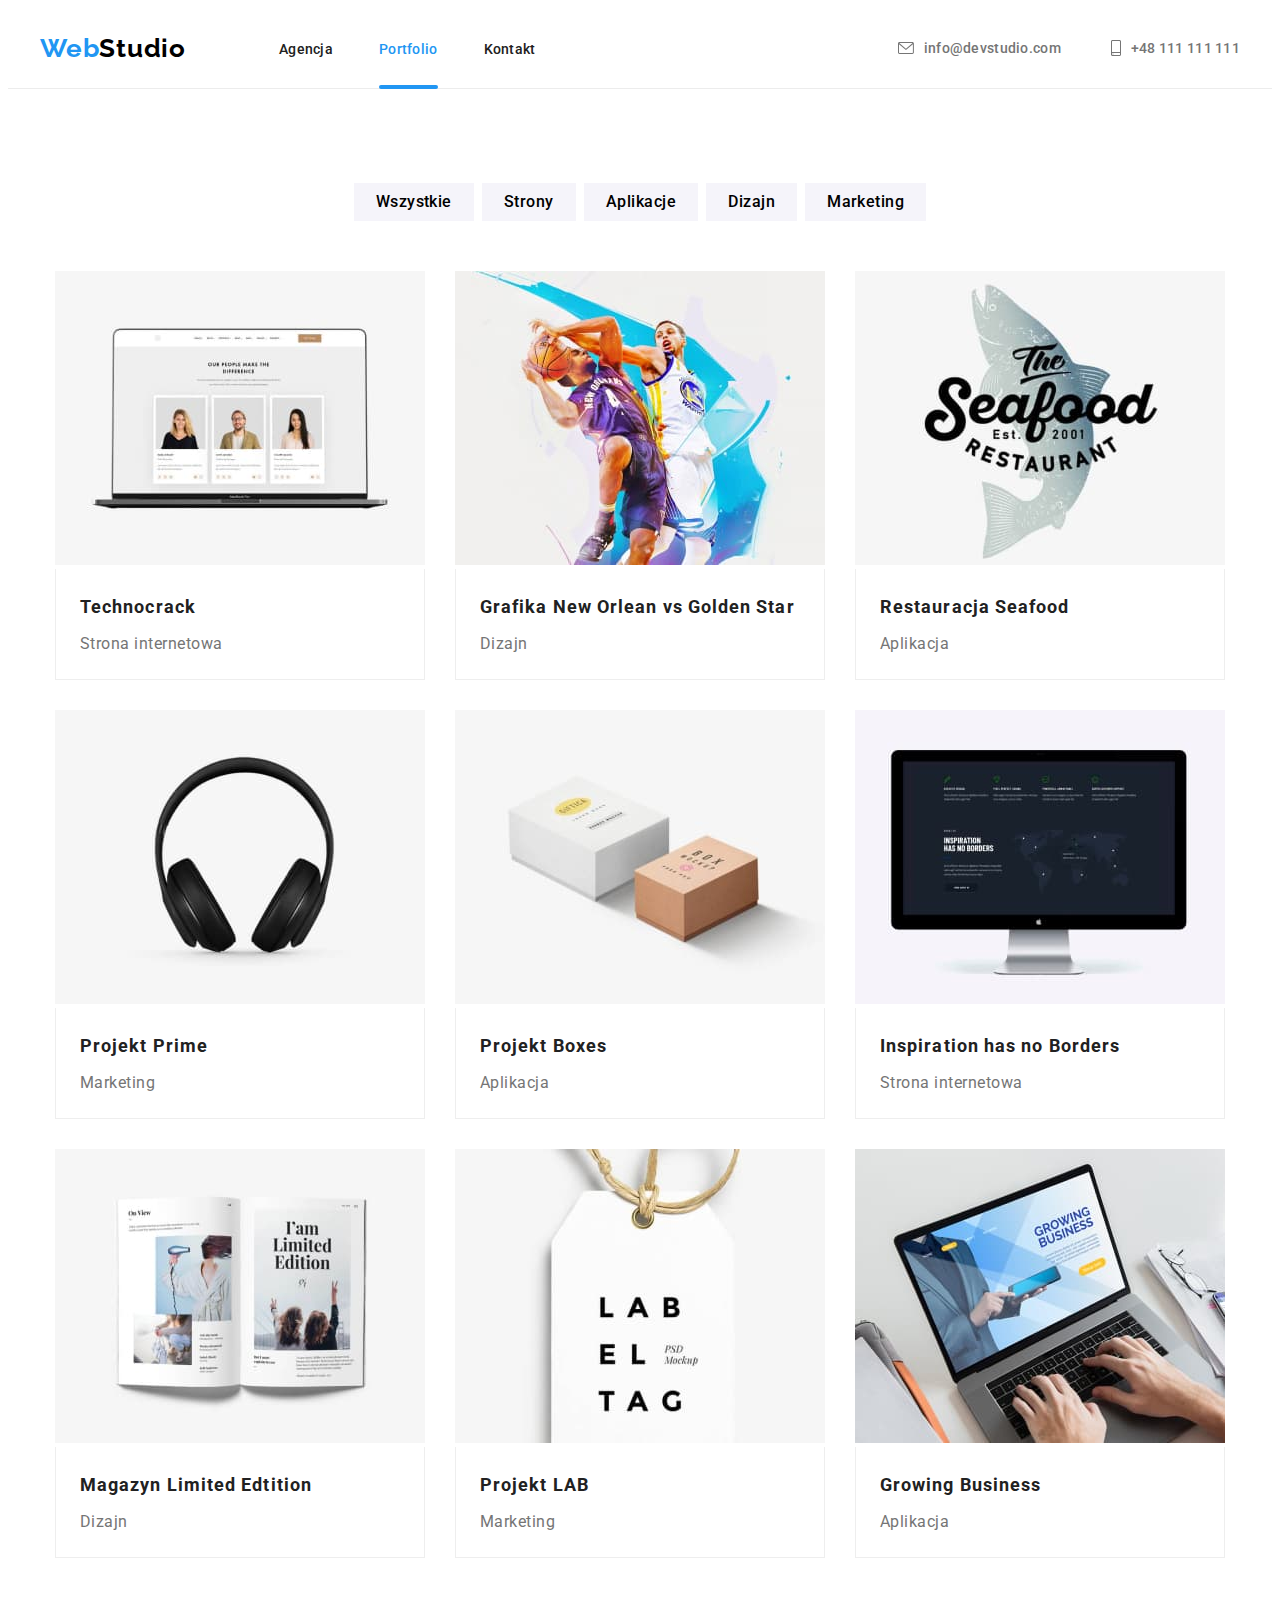
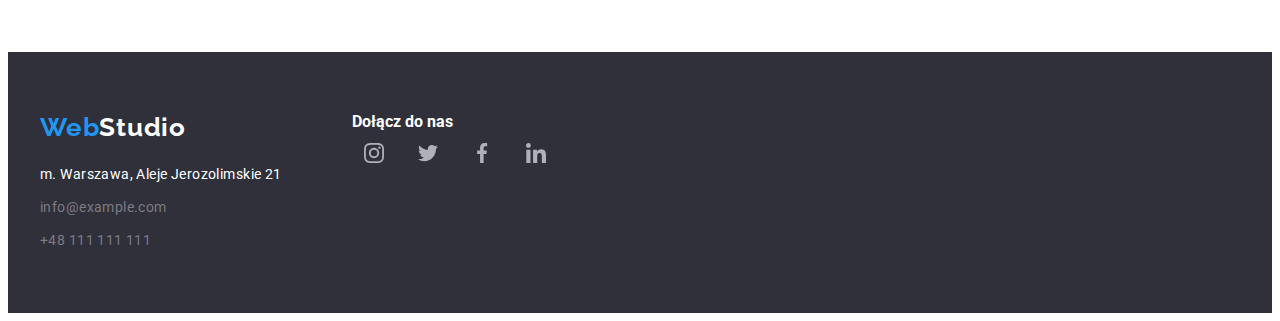
==== portfolio.html @ 836c7417 "feat:init" ====
<!DOCTYPE html>
<html lang="en">
  <head>
    <meta charset="UTF-8" />
    <meta http-equiv="X-UA-Compatible" content="IE=edge" />
    <meta name="viewport" content="width=device-width, initial-scale=1.0" />
    <link rel="preconnect" href="https://fonts.googleapis.com" />
    <link rel="preconnect" href="https://fonts.gstatic.com" crossorigin />
    <link
      href="https://fonts.googleapis.com/css2?family=Raleway:wght@700&family=Roboto:wght@400;500;700;900&display=swap"
      rel="stylesheet"
    />
    <link
      rel="stylesheet"
      href="https://cdnjs.cloudflare.com/ajax/libs/modern-normalize/1.1.0/modern-normalize.min.css"
      integrity="sha512-wpPYUAdjBVSE4KJnH1VR1HeZfpl1ub8YT/NKx4PuQ5NmX2tKuGu6U/JRp5y+Y8XG2tV+wKQpNHVUX03MfMFn9Q=="
      crossorigin="anonymous"
      referrerpolicy="no-referrer"
    />
    <link rel="stylesheet" href="css/styles.css" />
    <title>Portfolio</title>
  </head>
  <body>
    <header class="header-border">
      <div class="container">
        <div class="links">
          <div class="left-link">
            <a href="index.html" class="logo"><span class="logo-blue">Web</span>Studio</a>
            <nav>
              <ul class="list nav-list">
                <li><a href="index.html" class="nav-link">Agencja</a></li>
                <li class="active-container">
                  <a href="portfolio.html" class="nav-link is-active">Portfolio</a>
                </li>
                <li><a href="#" class="nav-link">Kontakt</a></li>
              </ul>
            </nav>
          </div>
          <div class="right-link">
            <ul class="list header-contact">
              <li>
                <a href="mailto:info@devstudio.com" class="nav-link">
                  <svg width="16" height="12" class="raster">
                    <use href="images/icons.svg#icon-envelope"></use></svg
                  >info@devstudio.com</a
                >
              </li>
              <li>
                <a href="tel:+48111111111" class="nav-link">
                  <svg width="10" height="16" class="raster">
                    <use href="images/icons.svg#icon-smartphone"></use></svg
                  >+48 111 111 111</a
                >
              </li>
            </ul>
          </div>
        </div>
      </div>
    </header>

    <main>
      <div class="container">
        <section class="section">
          <!-- przyciski -->
          <div class="portfolio-elements buttons">
            <ul class="list buttons-list">
              <li><button type="button" class="portfolio-button">Wszystkie</button></li>
              <li><button type="button" class="portfolio-button">Strony</button></li>
              <li><button type="button" class="portfolio-button">Aplikacje</button></li>
              <li><button type="button" class="portfolio-button">Dizajn</button></li>
              <li><button type="button" class="portfolio-button">Marketing</button></li>
            </ul>
          </div>

          <!-- elementy portfolio -->

          <ul class="list portfolio-list">
            <li class="portfolio-item">
              <figure>
                <div class="img-box">
                  <img
                    src="images/portfolio/technocrack.jpg"
                    alt="technocrack"
                    width="370"
                    height="294"
                  />
                  <p class="portfolio-description-text">
                    Technocrack jest popularną platformą wykorzystywaną do rozpowszechniania
                    koronawirusa. Firmy wykorzystują tę platformę do celów szpiegowskich i ataków na
                    niezabezpieczone serwery konkurencji
                  </p>
                </div>
                <figcaption>
                  <h3 class="portfolio-project">Technocrack</h3>
                  <span class="portfolio-description">Strona internetowa</span>
                </figcaption>
              </figure>
            </li>
            <li class="portfolio-item">
              <figure>
                <div class="img-box">
                  <img
                    src="images/portfolio/basketball.jpg"
                    alt="gra w koszykówkę"
                    width="370"
                    height="294"
                  />
                  <p class="portfolio-description-text">
                    Technocrack jest popularną platformą wykorzystywaną do rozpowszechniania
                    koronawirusa. Firmy wykorzystują tę platformę do celów szpiegowskich i ataków na
                    niezabezpieczone serwery konkurencji
                  </p>
                </div>
                <figcaption>
                  <h3 class="portfolio-project">Grafika New Orlean vs Golden Star</h3>
                  <span class="portfolio-description">Dizajn</span>
                </figcaption>
              </figure>
            </li>
            <li class="portfolio-item">
              <figure>
                <div class="img-box">
                  <img
                    src="images/portfolio/seafood.jpg"
                    alt="restauracja z owocami morza"
                    width="370"
                    height="294"
                  />
                  <p class="portfolio-description-text">
                    Technocrack jest popularną platformą wykorzystywaną do rozpowszechniania
                    koronawirusa. Firmy wykorzystują tę platformę do celów szpiegowskich i ataków na
                    niezabezpieczone serwery konkurencji
                  </p>
                </div>
                <figcaption>
                  <h3 class="portfolio-project">Restauracja Seafood</h3>
                  <span class="portfolio-description">Aplikacja</span>
                </figcaption>
              </figure>
            </li>
            <li class="portfolio-item">
              <figure>
                <div class="img-box">
                  <img
                    src="images/portfolio/headphones.jpg"
                    alt="słuchawki"
                    width="370"
                    height="294"
                  />
                  <p class="portfolio-description-text">
                    Technocrack jest popularną platformą wykorzystywaną do rozpowszechniania
                    koronawirusa. Firmy wykorzystują tę platformę do celów szpiegowskich i ataków na
                    niezabezpieczone serwery konkurencji
                  </p>
                </div>
                <figcaption>
                  <h3 class="portfolio-project">Projekt Prime</h3>
                  <span class="portfolio-description">Marketing</span>
                </figcaption>
              </figure>
            </li>
            <li class="portfolio-item">
              <figure>
                <div class="img-box">
                  <img src="images/portfolio/boxes.jpg" alt="pudełka" width="370" height="294" />
                  <p class="portfolio-description-text">
                    Technocrack jest popularną platformą wykorzystywaną do rozpowszechniania
                    koronawirusa. Firmy wykorzystują tę platformę do celów szpiegowskich i ataków na
                    niezabezpieczone serwery konkurencji
                  </p>
                </div>
                <figcaption>
                  <h3 class="portfolio-project">Projekt Boxes</h3>
                  <span class="portfolio-description">Aplikacja</span>
                </figcaption>
              </figure>
            </li>
            <li class="portfolio-item">
              <figure>
                <div class="img-box">
                  <img src="images/portfolio/monitor.jpg" alt="monitor" width="370" height="294" />
                  <p class="portfolio-description-text">
                    Technocrack jest popularną platformą wykorzystywaną do rozpowszechniania
                    koronawirusa. Firmy wykorzystują tę platformę do celów szpiegowskich i ataków na
                    niezabezpieczone serwery konkurencji
                  </p>
                </div>
                <figcaption>
                  <h3 class="portfolio-project">Inspiration has no Borders</h3>
                  <span class="portfolio-description">Strona internetowa</span>
                </figcaption>
              </figure>
            </li>
            <li class="portfolio-item">
              <figure>
                <div class="img-box">
                  <img src="images/portfolio/book.jpg" alt="książka" width="370" height="294" />
                  <p class="portfolio-description-text">
                    Technocrack jest popularną platformą wykorzystywaną do rozpowszechniania
                    koronawirusa. Firmy wykorzystują tę platformę do celów szpiegowskich i ataków na
                    niezabezpieczone serwery konkurencji
                  </p>
                </div>
                <figcaption>
                  <h3 class="portfolio-project">Magazyn Limited Edtition</h3>
                  <span class="portfolio-description">Dizajn</span>
                </figcaption>
              </figure>
            </li>
            <li class="portfolio-item">
              <figure>
                <div class="img-box">
                  <img src="images/portfolio/lab.jpg" alt="label tag" width="370" height="294" />
                  <p class="portfolio-description-text">
                    Technocrack jest popularną platformą wykorzystywaną do rozpowszechniania
                    koronawirusa. Firmy wykorzystują tę platformę do celów szpiegowskich i ataków na
                    niezabezpieczone serwery konkurencji
                  </p>
                </div>
                <figcaption>
                  <h3 class="portfolio-project">Projekt LAB</h3>
                  <span class="portfolio-description">Marketing</span>
                </figcaption>
              </figure>
            </li>
            <li class="portfolio-item">
              <figure>
                <div class="img-box">
                  <img src="images/portfolio/laptop.jpg" alt="laptop" width="370" height="294" />
                  <p class="portfolio-description-text">
                    Technocrack jest popularną platformą wykorzystywaną do rozpowszechniania
                    koronawirusa. Firmy wykorzystują tę platformę do celów szpiegowskich i ataków na
                    niezabezpieczone serwery konkurencji
                  </p>
                </div>
                <figcaption>
                  <h3 class="portfolio-project">Growing Business</h3>
                  <span class="portfolio-description">Aplikacja</span>
                </figcaption>
              </figure>
            </li>
          </ul>
        </section>
      </div>
    </main>

    <footer class="contact">
      <div class="container footer-elements">
        <div>
          <a href="index.html" class="logo logo-white"><span class="logo-blue">Web</span>Studio</a>
          <address class="address-info">
            m. Warszawa, Aleje Jerozolimskie 21<br />
            <a href="mailto:info@example.com" class="contact-page-link">info@example.com</a><br />
            <a href="tel:+48111111111" class="contact-page-link">+48 111 111 111</a>
          </address>
        </div>
        <div class="social-footer">
          <h4>Dołącz do nas</h4>
          <ul class="list social-networks-footer">
            <li>
              <a href="#" class="social-icon">
                <svg width="20" height="20">
                  <use href="images/icons.svg#icon-instagram"></use>
                </svg>
              </a>
            </li>
            <li>
              <a href="#" class="social-icon">
                <svg width="20" height="20">
                  <use href="images/icons.svg#icon-twitter"></use>
                </svg>
              </a>
            </li>
            <li>
              <a href="#" class="social-icon">
                <svg width="20" height="20">
                  <use href="images/icons.svg#icon-facebook"></use>
                </svg>
              </a>
            </li>
            <li>
              <a href="#" class="social-icon">
                <svg width="20" height="20">
                  <use href="images/icons.svg#icon-linkedin"></use>
                </svg>
              </a>
            </li>
          </ul>
        </div>
      </div>
    </footer>
  </body>
</html>
---- css/styles.css ----
:root {
  --blue-text: #2196f3;
  --blue-bg-opacity: #2196f3e6;
  --black-text: #000;
  --grey-text: #212121;
  --white: #fff;
  --dimmedWhiteDark: #ffffff1a;
  --light-grey: #757575;
  --dimmed-white: #ffffff60;
  --team-background-color: #f5f4fa;
  --darkGrey-background-color: #2f303a;
  --lightGrey-background-color: #e5e5e5;
  --headerBorder: #ececec;
  --greyBorderPortfolio: #eeeeee;
  --iconBorder: #afb1b8;
  --photoGradient: rgba(47, 48, 58, 0.4);
  --image-desc: rgba(47, 48, 58, 0.8);
  --modalBackground: rgba(0, 0, 0, 0.2);
  --modalButton: rgba(0, 0, 0, 0.1);
}

body {
  font-family: 'Roboto', sans-serif;
  color: var(--grey-text);
}

h1,
h2,
h3,
h4,
ul,
p {
  margin: 0;
  padding: 0;
}

.section {
  padding-top: 94px;
  padding-bottom: 94px;
}

.container {
  width: 1200px;
  padding: 0 15px;
  margin-left: auto;
  margin-right: auto;
}

.header-border {
  border-bottom: 1px solid var(--headerBorder);
}

.links {
  display: flex;
  align-items: center;
  justify-content: space-between;
  padding: 25px 0;
}

.left-link {
  display: flex;
  align-items: center;
}

.nav-list {
  display: flex;
  gap: 46px;
}

.header-contact {
  display: flex;
  gap: 50px;
}

/* LOGO */
.logo {
  font-family: Raleway;
  font-weight: 700;
  font-size: 26px;
  letter-spacing: 0.03em;
  line-height: 1.17;
  color: var(--black-text);
  text-decoration: none;

  /* hw03 */
  margin-right: 93px;
}

.logo-blue {
  color: var(--blue-text);
}

.logo-white {
  color: var(--white);
  margin-right: 0;
}

.nav-link {
  font-size: 14px;
  font-weight: 500;
  text-decoration: none;
  letter-spacing: 0.02em;
  line-height: 1.17;
  color: inherit;
  transition-property: color, fill;
  transition-duration: 250ms;
  transition-timing-function: cubic-bezier(0.4, 0, 0.2, 1);
}

.header-contact .nav-link {
  color: var(--light-grey);
}

.header-contact li:hover .raster,
.nav-link:hover,
.nav-link:focus,
.nav-link:focus .raster {
  color: var(--blue-text);
  fill: var(--blue-text);
}

/* TITLE */
.title-description {
  color: var(--white);
  text-align: center;
  background-color: var(--darkGrey-background-color);
  background-image: linear-gradient(to bottom, var(--photoGradient), var(--photoGradient)),
    url(../images/title_photo.jpg);
  background-repeat: no-repeat;
  background-position: center;
  background-size: 1600px;
}

.title-description > div {
  padding: 106px 0;
}

.title-text {
  text-transform: uppercase;
  font-weight: 900;
  font-size: 44px;
  line-height: 1.36;
  letter-spacing: 0.06em;

  /* hw-03 */
  width: 696px;
  margin-left: auto;
  margin-right: auto;
  margin-bottom: 30px;
}

.title-button {
  font-family: 'Roboto', sans-serif;
  font-size: 16px;
  font-weight: 700;
  line-height: 1.875;
  letter-spacing: 0.06em;
  color: var(--white);
  background-color: var(--blue-text);
  border-style: none;

  /* hw-03 */
  padding: 10px 41px;
  border-radius: 4px;
  box-shadow: 0px 4px 4px rgba(0, 0, 0, 0.15);
}

.title-button:hover {
  cursor: pointer;
}

/* ADVANTAGES */
.section-special {
  padding-top: 94px;
}

.advantages-main {
  display: flex;
  justify-content: center;
  gap: 30px;
}

.advantages-title {
  font-size: 14px;
  font-weight: 700;
  letter-spacing: 0.03em;
  line-height: 1.17;
  padding-bottom: 10px;
}

.advantages-desc {
  font-size: 14px;
  line-height: 1.71;
  letter-spacing: 0.03em;
  color: var(--light-grey);

  /* hw-03 */
  width: 270px;
}

/* WHAT WE DO */
.what-we-do-images-list {
  display: flex;
  justify-content: center;
  gap: 30px;
}

.what-we-do {
  text-align: center;
}

/* TITLE PAGE HEADERS */
.heading {
  font-size: 36px;
  letter-spacing: 0.03em;
  line-height: 1.17;

  /* hw-03 */
  margin-bottom: 50px;
}

/* TEAM */
.team-list {
  display: flex;
  justify-content: center;
  gap: 30px;
}

.team {
  text-align: center;
  background-color: var(--team-background-color);
}

.team-box {
  background-color: var(--white);
  box-shadow: 0px 1px 3px rgba(0, 0, 0, 0.12), 0px 1px 1px rgba(0, 0, 0, 0.14),
    0px 2px 1px rgba(0, 0, 0, 0.2);
  border-radius: 0px 0px 4px 4px;
  margin: 0px;
}

.team-employe {
  font-size: 16px;
  font-weight: 500;
  letter-spacing: 0.03em;
  line-height: 1.17;

  /* hw-03 */
  padding-top: 30px;
  padding-bottom: 10px;
}

.team-job {
  font-size: 16px;
  letter-spacing: 0.03em;
  line-height: 1.17;
  color: var(--light-grey);
}

/* PORTFOLIO */
.portfolio-elements {
  text-align: center;
}

/* PORTFOLIO BUTTONS */
.buttons {
  margin-bottom: 50px;
}

.buttons-list {
  display: flex;
  justify-content: center;
  gap: 8px;
}

.portfolio-button {
  font-family: 'Roboto', sans-serif;
  font-size: 16px;
  font-weight: 500;
  line-height: 1.625;
  letter-spacing: 0.03em;
  border-style: none;
  background-color: var(--team-background-color);

  /* hw-03 */
  padding: 6px 22px;
  transition-property: background-color, color, box-shadow;
  transition-duration: 250ms;
  transition-timing-function: cubic-bezier(0.4, 0, 0.2, 1);
}

.portfolio-button:hover,
.portfolio-button:focus {
  background-color: var(--blue-text);
  color: var(--white);
  cursor: pointer;
  box-shadow: 0px 3px 1px rgba(0, 0, 0, 0.1), 0px 1px 2px rgba(0, 0, 0, 0.08),
    0px 2px 2px rgba(0, 0, 0, 0.12);
  border-radius: 4px;
}

.portfolio-list {
  display: flex;
  flex-wrap: wrap;
  justify-content: center;
  gap: 30px;
}

.portfolio-item {
  transition-property: box-shadow;
  transition-duration: 250ms;
  transition-timing-function: cubic-bezier(0.4, 0, 0.2, 1);
}

.portfolio-item:hover {
  box-shadow: 0px 1px 1px rgba(0, 0, 0, 0.12), 0px 4px 4px rgba(0, 0, 0, 0.06),
    1px 4px 6px rgba(0, 0, 0, 0.16);
}

.portfolio-list figure {
  margin: 0px;
}

.portfolio-list figcaption {
  border: 1px var(--greyBorderPortfolio) solid;
  border-top: 0;
  padding: 20px 24px;
}

.portfolio-project {
  font-size: 18px;
  font-weight: 700;
  line-height: 2;
  letter-spacing: 0.06em;
  padding-bottom: 4px;
}

.portfolio-description {
  font-size: 16px;
  line-height: 1.875;
  letter-spacing: 0.03em;
  color: var(--light-grey);
}

/* OUR CUSTOMERS */
.customers {
  text-align: center;
}

/* FOOTER */
.contact .container {
  padding: 60px 0px;
}

.contact {
  color: var(--white);
  background-color: var(--darkGrey-background-color);
}

.contact-page-link {
  color: var(--dimmed-white);
  text-decoration: none;
  font-size: 14px;
  line-height: 1.71;
  letter-spacing: 0.03em;
  display: inline-block;
}

.contact-page-link:nth-child(2) {
  padding: 9px 0;
}

.address-info {
  font-style: normal;
  font-size: 14px;
  line-height: 1.71;
  letter-spacing: 0.03em;
  padding-top: 20px;
}

.contact-page-link:hover,
.contact-page-link:focus {
  text-decoration: underline;
}

/* lists without styles */
.list {
  list-style-type: none;
}

/* ICONS */
.header-contact a {
  display: flex;
  align-items: center;
  gap: 10px;
}

.raster {
  fill: var(--light-grey);
  transition-property: color, fill;
  transition-duration: 250ms;
  transition-timing-function: cubic-bezier(0.4, 0, 0.2, 1);
}

.adv-icon-background {
  background-color: var(--team-background-color);
  width: 270px;
  height: 120px;
  margin-bottom: 30px;
  border-radius: 4px;
  display: flex;
  align-items: center;
  justify-content: center;
}

.customers-logo {
  display: flex;
}

.customers-list {
  display: flex;
  justify-content: space-between;
}

.customer-icon-container {
  display: block;
  padding: 16px 32px;
  border: 1px solid var(--iconBorder);
  border-radius: 4px;
  transition-property: border-color, fill;
  transition-duration: 250ms;
  transition-timing-function: cubic-bezier(0.4, 0, 0.2, 1);
}

.customer-icon {
  fill: var(--iconBorder);
  transition-property: border-color, fill;
  transition-duration: 250ms;
  transition-timing-function: cubic-bezier(0.4, 0, 0.2, 1);
}

.customer-icon-container:hover,
.customer-icon-container:hover .customer-icon,
.customer-icon-container:focus,
.customer-icon-container:focus .customer-icon {
  border-color: var(--blue-text);
  fill: var(--blue-text);
}

.social-networks {
  display: flex;
  gap: 10px;
  padding: 16px 32px 30px;
}

.social-icon {
  display: block;
  padding: 12px;
  font-size: 0;
  border-radius: 50%;
  transition-property: background-color;
  transition-duration: 250ms;
  transition-timing-function: cubic-bezier(0.4, 0, 0.2, 1);
}

.social-icon svg {
  fill: var(--iconBorder);
  transition-property: fill;
  transition-duration: 250ms;
  transition-timing-function: cubic-bezier(0.4, 0, 0.2, 1);
}

.social-icon:hover,
.social-icon:focus {
  background-color: var(--blue-text);
  border-radius: 50%;
}

.social-icon:hover svg,
.social-icon:focus svg {
  fill: var(--white);
}

.social-networks-footer {
  display: flex;
  gap: 10px;
}

.footer-icon-color {
  fill: var(--white);
}

.footer-icon-background {
  background-color: var(--dimmedWhiteDark);
  border-radius: 50%;
}

.footer-elements {
  display: flex;
}

.social-footer {
  margin-left: 70px;
}

.social-footer-desc {
  padding-top: 12px;
  padding-bottom: 20px;
}

.is-active::after {
  content: '';
  display: inline-block;
  width: 100%;
  height: 4px;
  border-radius: 4px;
  position: absolute;
  top: 46px;
  left: 0;
  background-color: var(--blue-text);
}

.active-container {
  position: relative;
}

.is-active {
  color: #2196f3;
}

.our-jobs {
  position: relative;
  z-index: -1;
}

.job-desc {
  position: absolute;
  top: 224px;
  left: 0;
  width: 370px;
  height: 70px;
  padding: 27px;
  font-size: 14px;
  font-weight: 700;
  text-align: center;
  text-transform: uppercase;
  letter-spacing: 0.03em;
  color: var(--white);
  background-color: var(--image-desc);
}

.portfolio-description-text {
  position: absolute;
  padding: 49px 45px 50px 24px;
  font-size: 18px;
  line-height: 1.55;
  letter-spacing: 0.03em;
  color: var(--white);
  background-color: var(--blue-bg-opacity);
  transition: transform 250ms cubic-bezier(0.4, 0, 0.2, 1);
}

.portfolio-item:hover .portfolio-description-text {
  transform: translateY(-100%);
}

.img-box {
  position: relative;
  overflow: hidden;
}

/* MODAL */

.is-hidden {
  visibility: hidden;
  pointer-events: none;
  opacity: 0;
  transition: opacity, visibility, 500ms cubic-bezier(0.4, 0, 0.2, 1);
}

.modal {
  background-color: var(--modalBackground);
  position: fixed;
  top: 0;
  right: 0;
  bottom: 0;
  left: 0;
  display: flex;
  align-items: center;
  justify-content: center;
}

.modal-box {
  width: 528px;
  height: 581px;
  background-color: var(--white);
  position: relative;
  box-shadow: 0px 1px 3px rgba(0, 0, 0, 0.12), 0px 1px 1px rgba(0, 0, 0, 0.14),
    0px 2px 1px rgba(0, 0, 0, 0.2);
  border-radius: 4px;
  transition: transform 500ms cubic-bezier(0.4, 0, 0.2, 1);
}

.is-hidden .modal-box {
  transform: translateY(-50%) rotateX(90deg);
}

.modal-button {
  border: 1px solid var(--modalButton);
  border-radius: 50%;
  background-color: var(--white);
  position: absolute;
  top: 8px;
  right: 8px;
  width: 30px;
  height: 30px;
  margin: 0;
  padding: 0;
  transition: transform, 250ms cubic-bezier(0.4, 0, 0.2, 1);
}

.modal-button::after {
  content: '\00d7';
  font-size: 25px;
  position: absolute;
  top: 50%;
  left: 50%;
  transform: translate(-50%, -50%);
}

.modal-button:hover {
  cursor: pointer;
  transform: rotate(90deg);
}
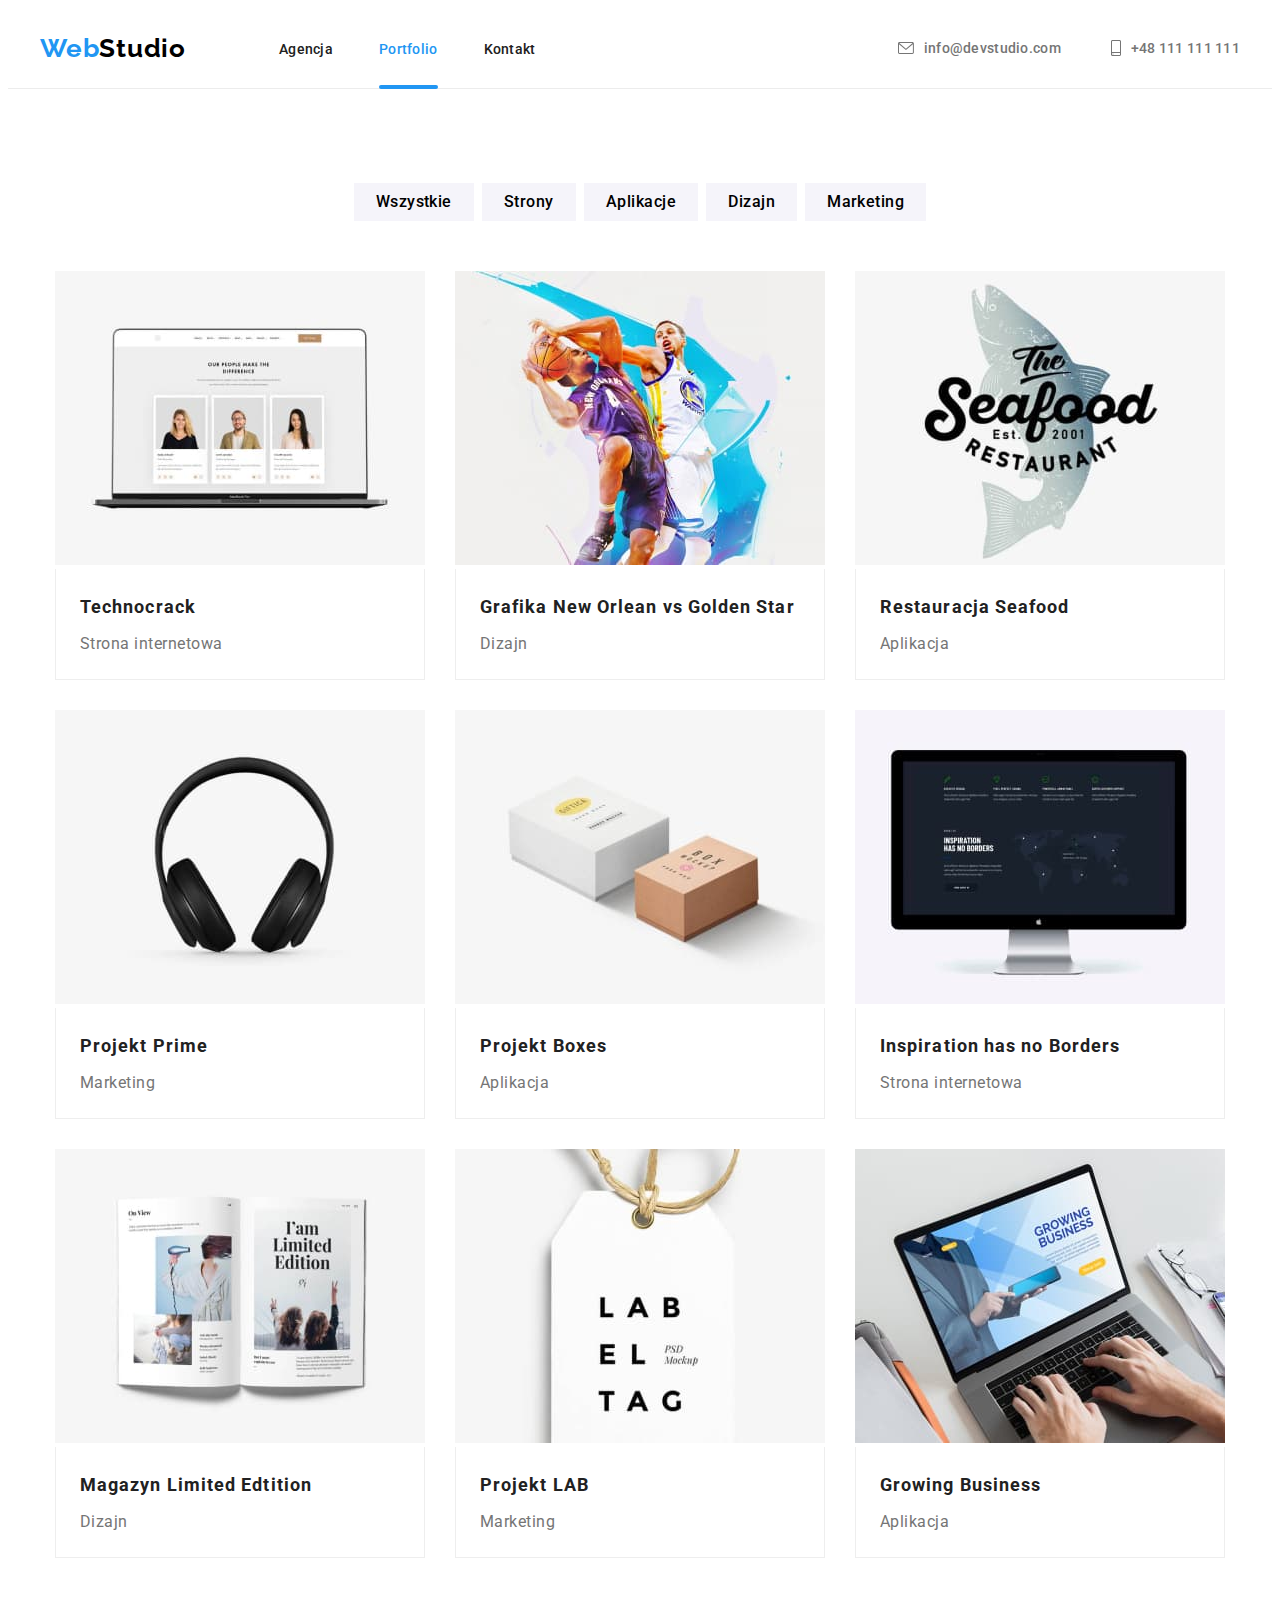
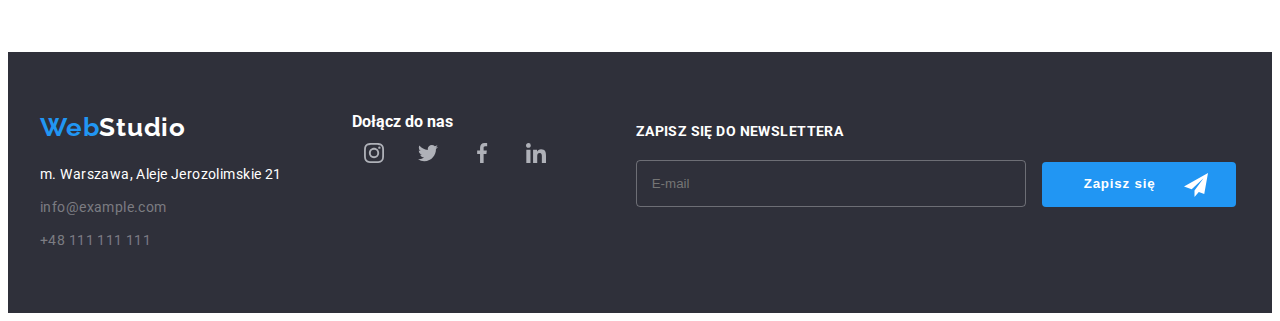
==== commit ee6ea4d5: "stylizacja newsletter w footer" ====
--- a/portfolio.html
+++ b/portfolio.html
@@ -287,6 +287,22 @@
             </li>
           </ul>
         </div>
+        <form name="signup_form" class="footer-form-wrapper">
+          <label for="newsletter_email" class="footer-form">Zapisz się do newslettera</label>
+          <input
+            type="email"
+            name="newsletter_email"
+            id="newsletter_email"
+            placeholder="E-mail"
+            class="footer-email"
+          />
+          <button type="submit" class="footer-email-btn">
+            Zapisz się
+            <svg width="24" height="24">
+              <use href="images/icons.svg#icon-icon-send"></use>
+            </svg>
+          </button>
+        </form>
       </div>
     </footer>
   </body>
--- a/css/styles.css
+++ b/css/styles.css
@@ -17,6 +17,7 @@
   --image-desc: rgba(47, 48, 58, 0.8);
   --modalBackground: rgba(0, 0, 0, 0.2);
   --modalButton: rgba(0, 0, 0, 0.1);
+  --footerEmailBorder: rgba(255, 255, 255, 0.3);
 }
 
 body {
@@ -506,6 +507,11 @@
 .social-footer-desc {
   padding-top: 12px;
   padding-bottom: 20px;
+  font-size: 14px;
+  font-weight: 700;
+  line-height: 1.14;
+  letter-spacing: 0.03em;
+  text-transform: uppercase;
 }
 
 .is-active::after {
@@ -632,3 +638,54 @@
   cursor: pointer;
   transform: rotate(90deg);
 }
+
+/* FOOTER LABEL */
+
+.footer-form-wrapper {
+  margin-left: 78px;
+}
+
+.footer-form {
+  font-size: 14px;
+  font-weight: 700;
+  line-height: 1.14;
+  letter-spacing: 0.03em;
+  text-transform: uppercase;
+  display: flex;
+  padding-top: 12px;
+  padding-bottom: 20px;
+}
+
+.footer-email {
+  border: 1px solid var(--footerEmailBorder);
+  width: 358px;
+  padding: 15px;
+  margin-right: 12px;
+  background-color: transparent;
+  border-radius: 4px;
+  color: var(--white);
+  transition: border-color, 250ms cubic-bezier(0.4, 0, 0.2, 1);
+}
+
+.footer-email-btn {
+  font-weight: 700;
+  line-height: 1.875;
+  letter-spacing: 0.06em;
+  padding: 10px 28px 10px 42px;
+  border: none;
+  background-color: var(--blue-text);
+  color: var(--white);
+  border-radius: 4px;
+}
+
+.footer-email-btn svg {
+  display: inline-block;
+  vertical-align: middle;
+  margin-left: 24px;
+}
+
+.footer-email:focus,
+.footer-email:hover {
+  outline: none;
+  border-color: #2196f3;
+}
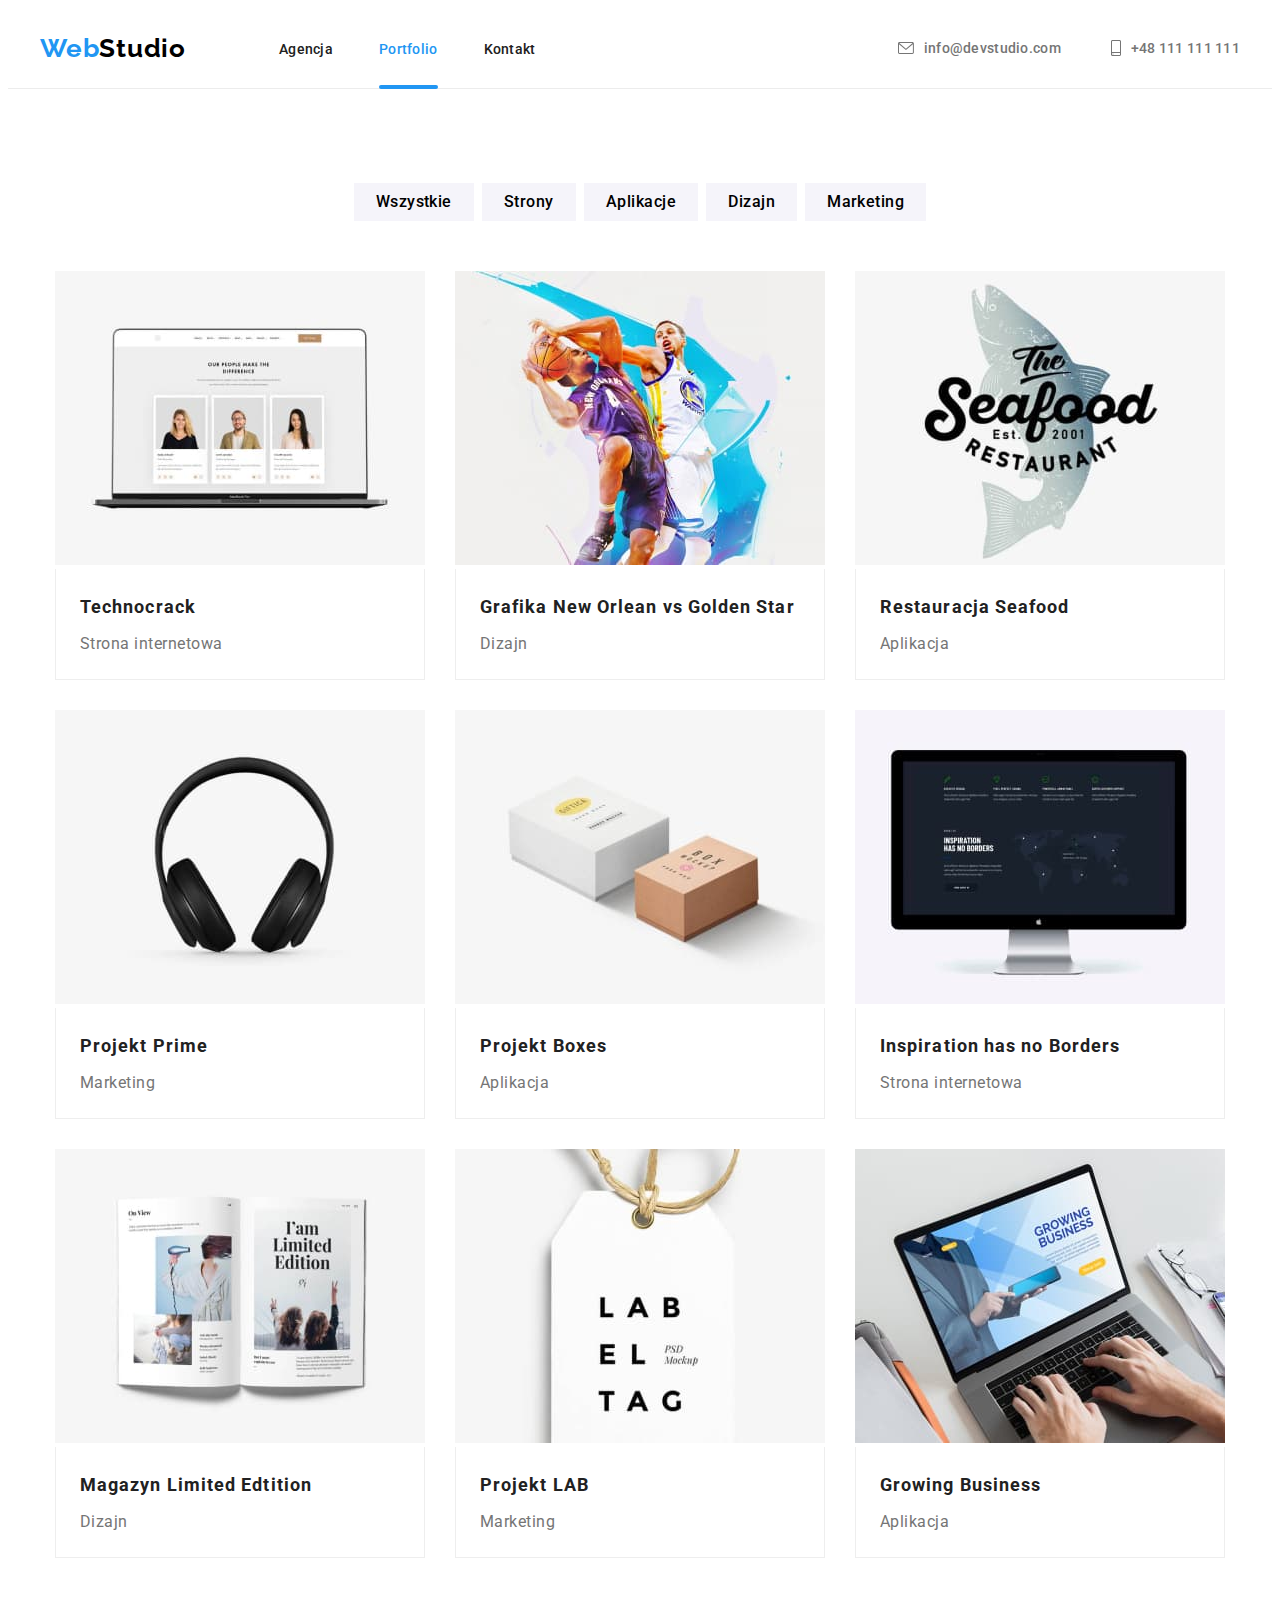
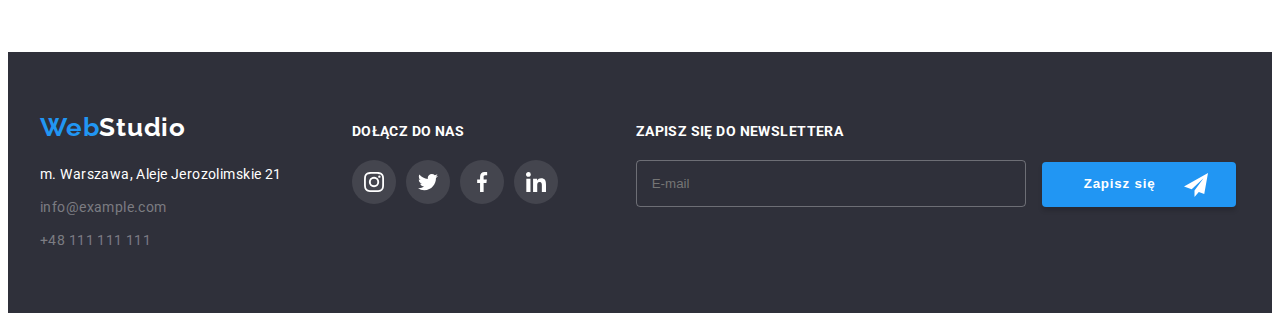
==== commit 29ee8602: "stylizacja podświetlenia modal" ====
--- a/portfolio.html
+++ b/portfolio.html
@@ -255,48 +255,48 @@
           </address>
         </div>
         <div class="social-footer">
-          <h4>Dołącz do nas</h4>
+          <h4 class="social-footer-desc">Dołącz do nas</h4>
           <ul class="list social-networks-footer">
             <li>
-              <a href="#" class="social-icon">
+              <a href="#" class="social-icon footer-icon-background">
                 <svg width="20" height="20">
-                  <use href="images/icons.svg#icon-instagram"></use>
+                  <use href="images/icons.svg#icon-instagram" class="footer-icon-color"></use>
                 </svg>
               </a>
             </li>
             <li>
-              <a href="#" class="social-icon">
+              <a href="#" class="social-icon footer-icon-background">
                 <svg width="20" height="20">
-                  <use href="images/icons.svg#icon-twitter"></use>
+                  <use href="images/icons.svg#icon-twitter" class="footer-icon-color"></use>
                 </svg>
               </a>
             </li>
             <li>
-              <a href="#" class="social-icon">
+              <a href="#" class="social-icon footer-icon-background">
                 <svg width="20" height="20">
-                  <use href="images/icons.svg#icon-facebook"></use>
+                  <use href="images/icons.svg#icon-facebook" class="footer-icon-color"></use>
                 </svg>
               </a>
             </li>
             <li>
-              <a href="#" class="social-icon">
+              <a href="#" class="social-icon footer-icon-background">
                 <svg width="20" height="20">
-                  <use href="images/icons.svg#icon-linkedin"></use>
+                  <use href="images/icons.svg#icon-linkedin" class="footer-icon-color"></use>
                 </svg>
               </a>
             </li>
           </ul>
         </div>
         <form name="signup_form" class="footer-form-wrapper">
-          <label for="newsletter_email" class="footer-form">Zapisz się do newslettera</label>
+          <label for="newsletter-email" class="footer-form">Zapisz się do newslettera</label>
           <input
             type="email"
             name="newsletter_email"
-            id="newsletter_email"
+            id="newsletter-email"
             placeholder="E-mail"
             class="footer-email"
           />
-          <button type="submit" class="footer-email-btn">
+          <button type="submit" class="blue-btn footer-email-btn">
             Zapisz się
             <svg width="24" height="24">
               <use href="images/icons.svg#icon-icon-send"></use>
--- a/css/styles.css
+++ b/css/styles.css
@@ -18,6 +18,9 @@
   --modalBackground: rgba(0, 0, 0, 0.2);
   --modalButton: rgba(0, 0, 0, 0.1);
   --footerEmailBorder: rgba(255, 255, 255, 0.3);
+  --formBorder: rgba(33, 33, 33, 0.2);
+  --shadowButton: rgba(0, 0, 0, 0.15);
+  --greyOpacity: rgba(117, 117, 117, 0.5);
 }
 
 body {
@@ -151,19 +154,7 @@
 }
 
 .title-button {
-  font-family: 'Roboto', sans-serif;
-  font-size: 16px;
-  font-weight: 700;
-  line-height: 1.875;
-  letter-spacing: 0.06em;
-  color: var(--white);
-  background-color: var(--blue-text);
-  border-style: none;
-
-  /* hw-03 */
   padding: 10px 41px;
-  border-radius: 4px;
-  box-shadow: 0px 4px 4px rgba(0, 0, 0, 0.15);
 }
 
 .title-button:hover {
@@ -557,7 +548,7 @@
 
 .portfolio-description-text {
   position: absolute;
-  padding: 49px 45px 50px 24px;
+  padding: 49px 46px 50px 25px;
   font-size: 18px;
   line-height: 1.55;
   letter-spacing: 0.03em;
@@ -567,7 +558,7 @@
 }
 
 .portfolio-item:hover .portfolio-description-text {
-  transform: translateY(-100%);
+  transform: translateY(-102%);
 }
 
 .img-box {
@@ -668,14 +659,7 @@
 }
 
 .footer-email-btn {
-  font-weight: 700;
-  line-height: 1.875;
-  letter-spacing: 0.06em;
   padding: 10px 28px 10px 42px;
-  border: none;
-  background-color: var(--blue-text);
-  color: var(--white);
-  border-radius: 4px;
 }
 
 .footer-email-btn svg {
@@ -689,3 +673,90 @@
   outline: none;
   border-color: #2196f3;
 }
+
+/* MODAL BOX FORM */
+
+.modal-title {
+  font-size: 20px;
+  line-height: 1.15;
+  letter-spacing: 0.03em;
+  padding-top: 40px;
+  text-align: center;
+  margin-bottom: 12px;
+}
+
+.form-container {
+  display: flex;
+  justify-content: center;
+  position: relative; /* do skasowania? */
+}
+
+.form {
+  display: flex;
+  flex-direction: row;
+}
+
+.form-text {
+  resize: none;
+  line-height: 1.16;
+  letter-spacing: 0.01em;
+  padding: 12px 16px;
+}
+
+.form-text::placeholder {
+  font-size: 12px;
+  color: var(--greyOpacity);
+}
+
+.label-style {
+  font-size: 12px;
+  line-height: 1.16;
+  letter-spacing: 0.01em;
+  color: var(--light-grey);
+  padding-bottom: 4px;
+}
+
+.form-style {
+  width: 448px;
+  margin-bottom: 10px;
+  border: 1px solid var(--formBorder);
+  border-radius: 4px;
+}
+
+.form-style:focus {
+  outline: none;
+  border-color: var(--blue-text);
+}
+
+.form-input {
+  padding: 10px 10px 10px 42px;
+}
+
+.form-icon-container {
+  position: relative;
+}
+
+.form-icon {
+  position: absolute;
+  left: 12px;
+  top: 11px;
+}
+
+.form-icon-container:focus-within {
+  fill: #2196f3;
+}
+
+.form-button {
+  margin: 30px auto 0 auto;
+  padding: 10px 76px;
+}
+.blue-btn {
+  font-weight: 700;
+  line-height: 1.875;
+  letter-spacing: 0.06em;
+  border: none;
+  background-color: var(--blue-text);
+  color: var(--white);
+  box-shadow: 0px 4px 4px var(--shadowButton);
+  border-radius: 4px;
+}
